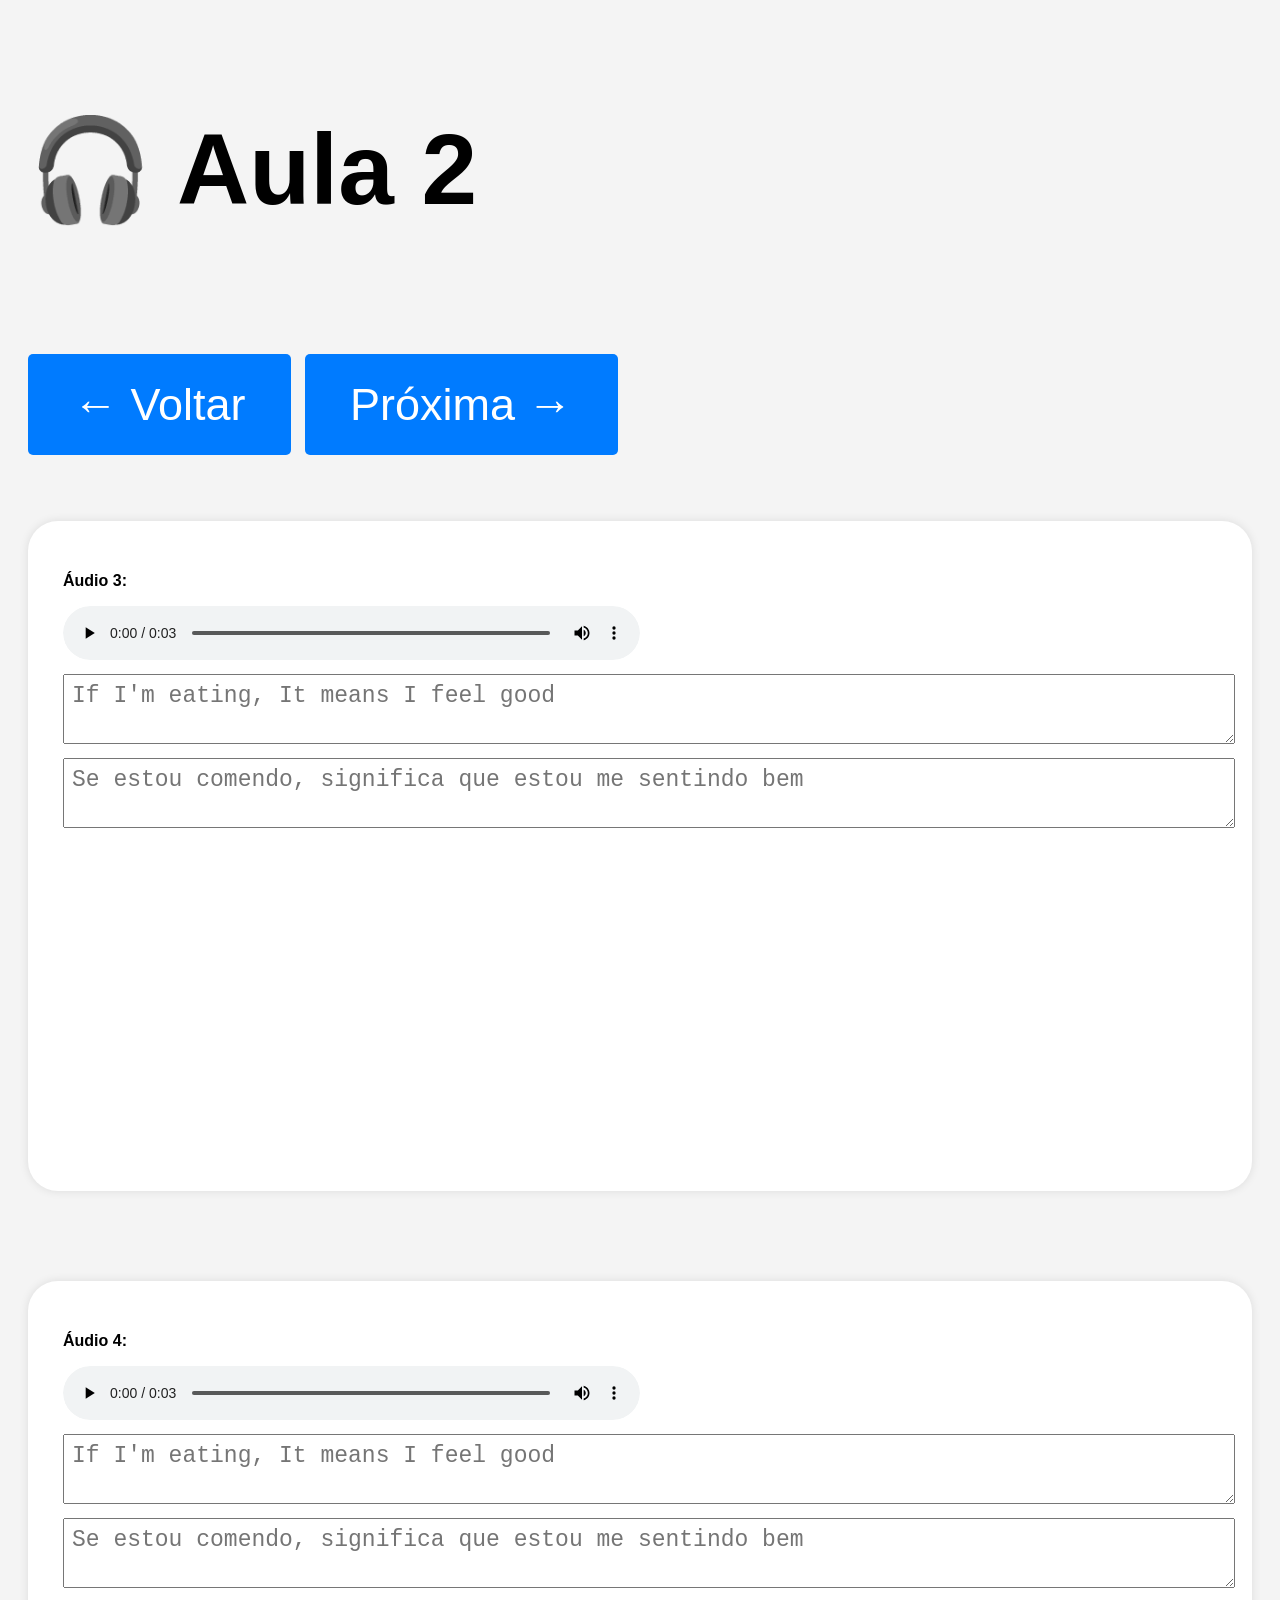
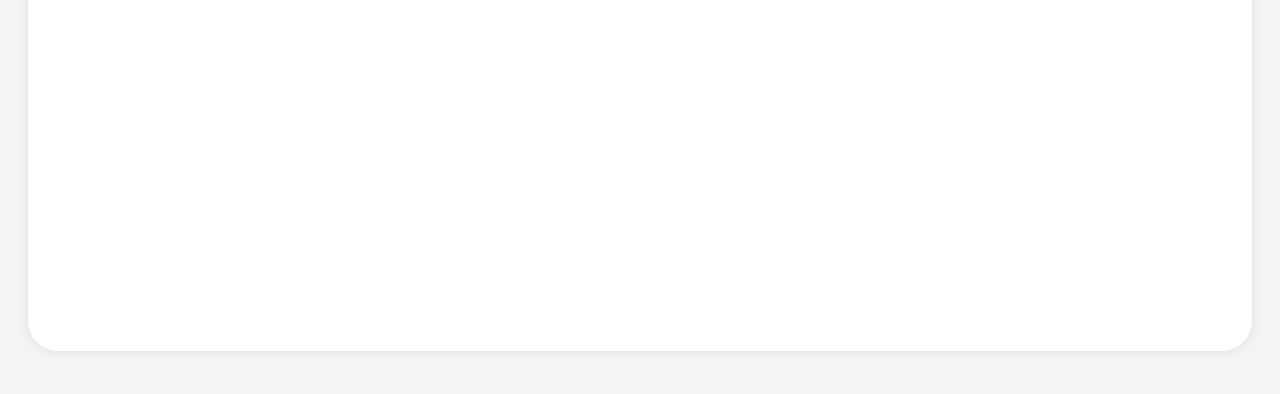
==== pagina2.html @ 2848b5e5 "first commit" ====
<!-- ===================== PAGINA 2 ===================== -->
<!DOCTYPE html>
<html lang="pt-br">

<head>
    <meta charset="UTF-8">
    <title>Aula 2</title>
    <link rel="stylesheet" href="style.css">
</head>

<body>

    <h2>🎧 Aula 2</h2>

    <div class="nav">
        <a href="index.html">← Voltar</a>
        <a href="pagina3.html">Próxima →</a>
    </div>

    <div class="card">
        <p><strong>Áudio 3:</strong></p>
        <audio controls class="audio">
            <source src="audio/audio1.mp3" type="audio/mpeg" class="som">
        </audio>
        <textarea placeholder="If I'm eating, It means I feel good"></textarea>
        <textarea placeholder="Se estou comendo, significa que estou me sentindo bem"></textarea>
    </div>

    <div class="card">
        <p><strong>Áudio 4:</strong></p>
        <audio controls class="audio">
            <source src="audio/audio1.mp3" type="audio/mpeg" class="som">
        </audio>
        <textarea placeholder="If I'm eating, It means I feel good"></textarea>
        <textarea placeholder="Se estou comendo, significa que estou me sentindo bem"></textarea>
    </div>

    

</body>

</html>
---- style.css ----
body {
    font-family: Arial;
    background: #f4f4f4;
    padding: 20px;
}

.card {
    background: white;
    padding: 35px;
    margin-bottom: 15px;
    border-radius: 10px;
    box-shadow: 0 0 10px rgba(0, 0, 0, 0.1);
}

textarea {
    width: 100%;
    margin-top: 10px;
    padding: 8px;
}

.nav {
    margin-bottom: 10px;
}

.nav a {
    padding: 10px 15px;
    background: #007bff;
    color: white;
    text-decoration: none;
    border-radius: 5px;
    margin-right: 10px;

}

@media (min-width: 768px) {

    h2 {
        font-size: 100px;
    }

    .card {
        background: white;
        padding: 35px;
        height: 600px;
        margin-bottom: 15px;
        border-radius: 30px;
        box-shadow: 0 0 10px rgba(0, 0, 0, 0.1);
        margin-top: 90px;
    }

    .audio {
        width: 50%;
        /* ocupa toda largura do card */
       
        /* aumenta a altura do player */
        border-radius: 30px;
    }

    .som {
        height: 150px;
    }

    .nav {
        margin-top: 150px;
    }

    .nav a {
        padding: 25px 45px;
        background: #007bff;
        color: white;
        text-decoration: none;
        border-radius: 5px;
        margin-right: 10px;
        font-size: 45px;

    }

    textarea {
    width: 100%;
    margin-top: 10px;
    padding: 8px;
    font-size: 23px;
    }

}
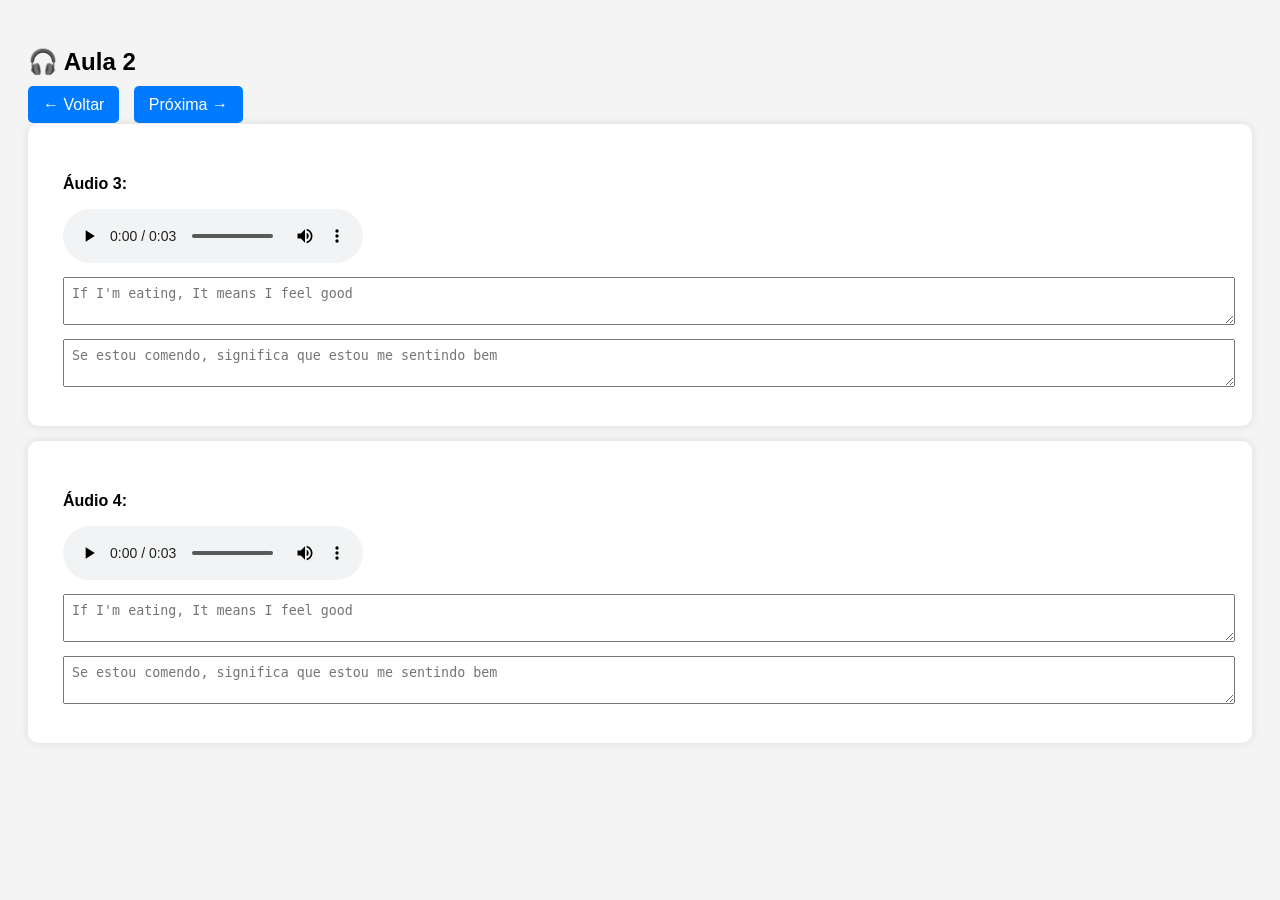
==== commit 0030ba87: "fix: envia alterações pendentes" ====
--- a/pagina2.html
+++ b/pagina2.html
@@ -22,8 +22,10 @@
         <audio controls class="audio">
             <source src="audio/audio1.mp3" type="audio/mpeg" class="som">
         </audio>
-        <textarea placeholder="If I'm eating, It means I feel good"></textarea>
-        <textarea placeholder="Se estou comendo, significa que estou me sentindo bem"></textarea>
+        <div class="text">
+            <textarea placeholder="If I'm eating, It means I feel good"></textarea>
+            <textarea placeholder="Se estou comendo, significa que estou me sentindo bem"></textarea>
+        </div>
     </div>
 
     <div class="card">
@@ -31,8 +33,10 @@
         <audio controls class="audio">
             <source src="audio/audio1.mp3" type="audio/mpeg" class="som">
         </audio>
-        <textarea placeholder="If I'm eating, It means I feel good"></textarea>
-        <textarea placeholder="Se estou comendo, significa que estou me sentindo bem"></textarea>
+         <div class="text">
+            <textarea placeholder="If I'm eating, It means I feel good"></textarea>
+            <textarea placeholder="Se estou comendo, significa que estou me sentindo bem"></textarea>
+        </div>
     </div>
 
     
--- a/style.css
+++ b/style.css
@@ -32,36 +32,43 @@
 
 }
 
-@media (min-width: 768px) {
+@media (min-width: 768px) and (max-width: 1024px) {
+
+    body {
+        font-family: Arial;
+        background: #f4f4f4;
+        padding: 20px;
+    }
 
     h2 {
-        font-size: 100px;
+        font-size: 60px;
+        margin-top: 5px;
     }
 
     .card {
         background: white;
-        padding: 35px;
+        padding: 30px;
         height: 600px;
         margin-bottom: 15px;
         border-radius: 30px;
         box-shadow: 0 0 10px rgba(0, 0, 0, 0.1);
-        margin-top: 90px;
+        margin-top: 30px;
+    }
+
+    .card p {
+        font-size: 40px;
     }
 
     .audio {
-        width: 50%;
-        /* ocupa toda largura do card */
+        width: 30%;
+        transform: scale(2.2);
+        transform-origin: left;
+        margin-top: 10px;
        
-        /* aumenta a altura do player */
-        border-radius: 30px;
-    }
-
-    .som {
-        height: 150px;
     }
 
     .nav {
-        margin-top: 150px;
+        margin-top: 20px;
     }
 
     .nav a {
@@ -71,15 +78,21 @@
         text-decoration: none;
         border-radius: 5px;
         margin-right: 10px;
-        font-size: 45px;
+        font-size: 30px;
 
     }
 
     textarea {
-    width: 100%;
-    margin-top: 10px;
-    padding: 8px;
-    font-size: 23px;
+        width: 89%;
+        margin-top: 10px;
+        padding: 18px;
+        font-size: 25px;
+        margin: 22px;
+        
+    }
+
+    .text {
+        margin-top: 30px;
     }
 
 }
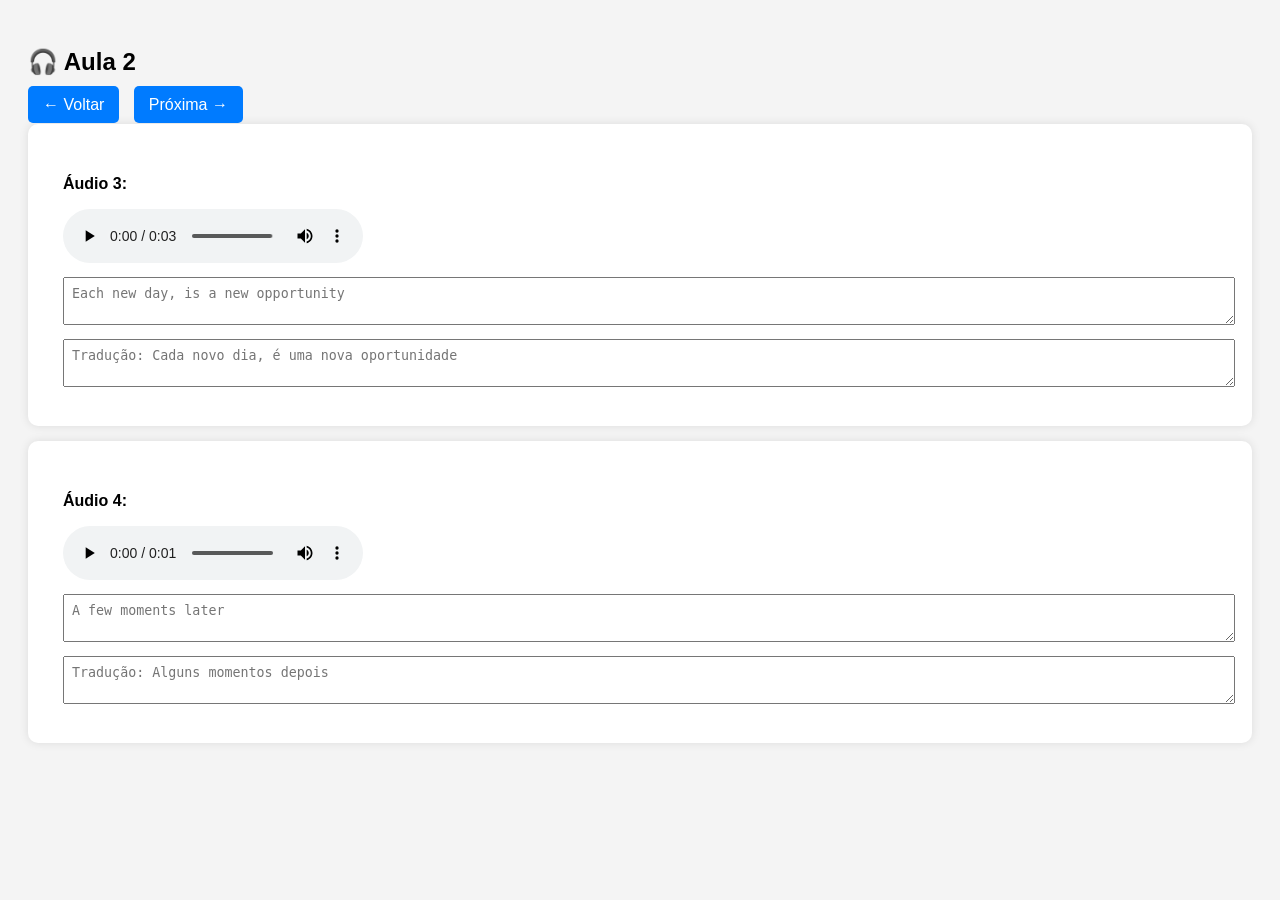
==== commit 98b1bf71: "fix: envia alterações pendentes" ====
--- a/pagina2.html
+++ b/pagina2.html
@@ -20,22 +20,22 @@
     <div class="card">
         <p><strong>Áudio 3:</strong></p>
         <audio controls class="audio">
-            <source src="audio/audio1.mp3" type="audio/mpeg" class="som">
+            <source src="audio/audio3.mp3" type="audio/mpeg" class="som">
         </audio>
         <div class="text">
-            <textarea placeholder="If I'm eating, It means I feel good"></textarea>
-            <textarea placeholder="Se estou comendo, significa que estou me sentindo bem"></textarea>
+            <textarea placeholder="Each new day, is a new opportunity"></textarea>
+            <textarea placeholder="Tradução: Cada novo dia, é uma nova oportunidade"></textarea>
         </div>
     </div>
 
     <div class="card">
         <p><strong>Áudio 4:</strong></p>
         <audio controls class="audio">
-            <source src="audio/audio1.mp3" type="audio/mpeg" class="som">
+            <source src="audio/audio4.mp3" type="audio/mpeg" class="som">
         </audio>
          <div class="text">
-            <textarea placeholder="If I'm eating, It means I feel good"></textarea>
-            <textarea placeholder="Se estou comendo, significa que estou me sentindo bem"></textarea>
+            <textarea placeholder="A few moments later"></textarea>
+            <textarea placeholder="Tradução: Alguns momentos depois"></textarea>
         </div>
     </div>
 
--- a/style.css
+++ b/style.css
@@ -86,7 +86,7 @@
         width: 89%;
         margin-top: 10px;
         padding: 18px;
-        font-size: 25px;
+        font-size: 29px;
         margin: 22px;
         
     }
